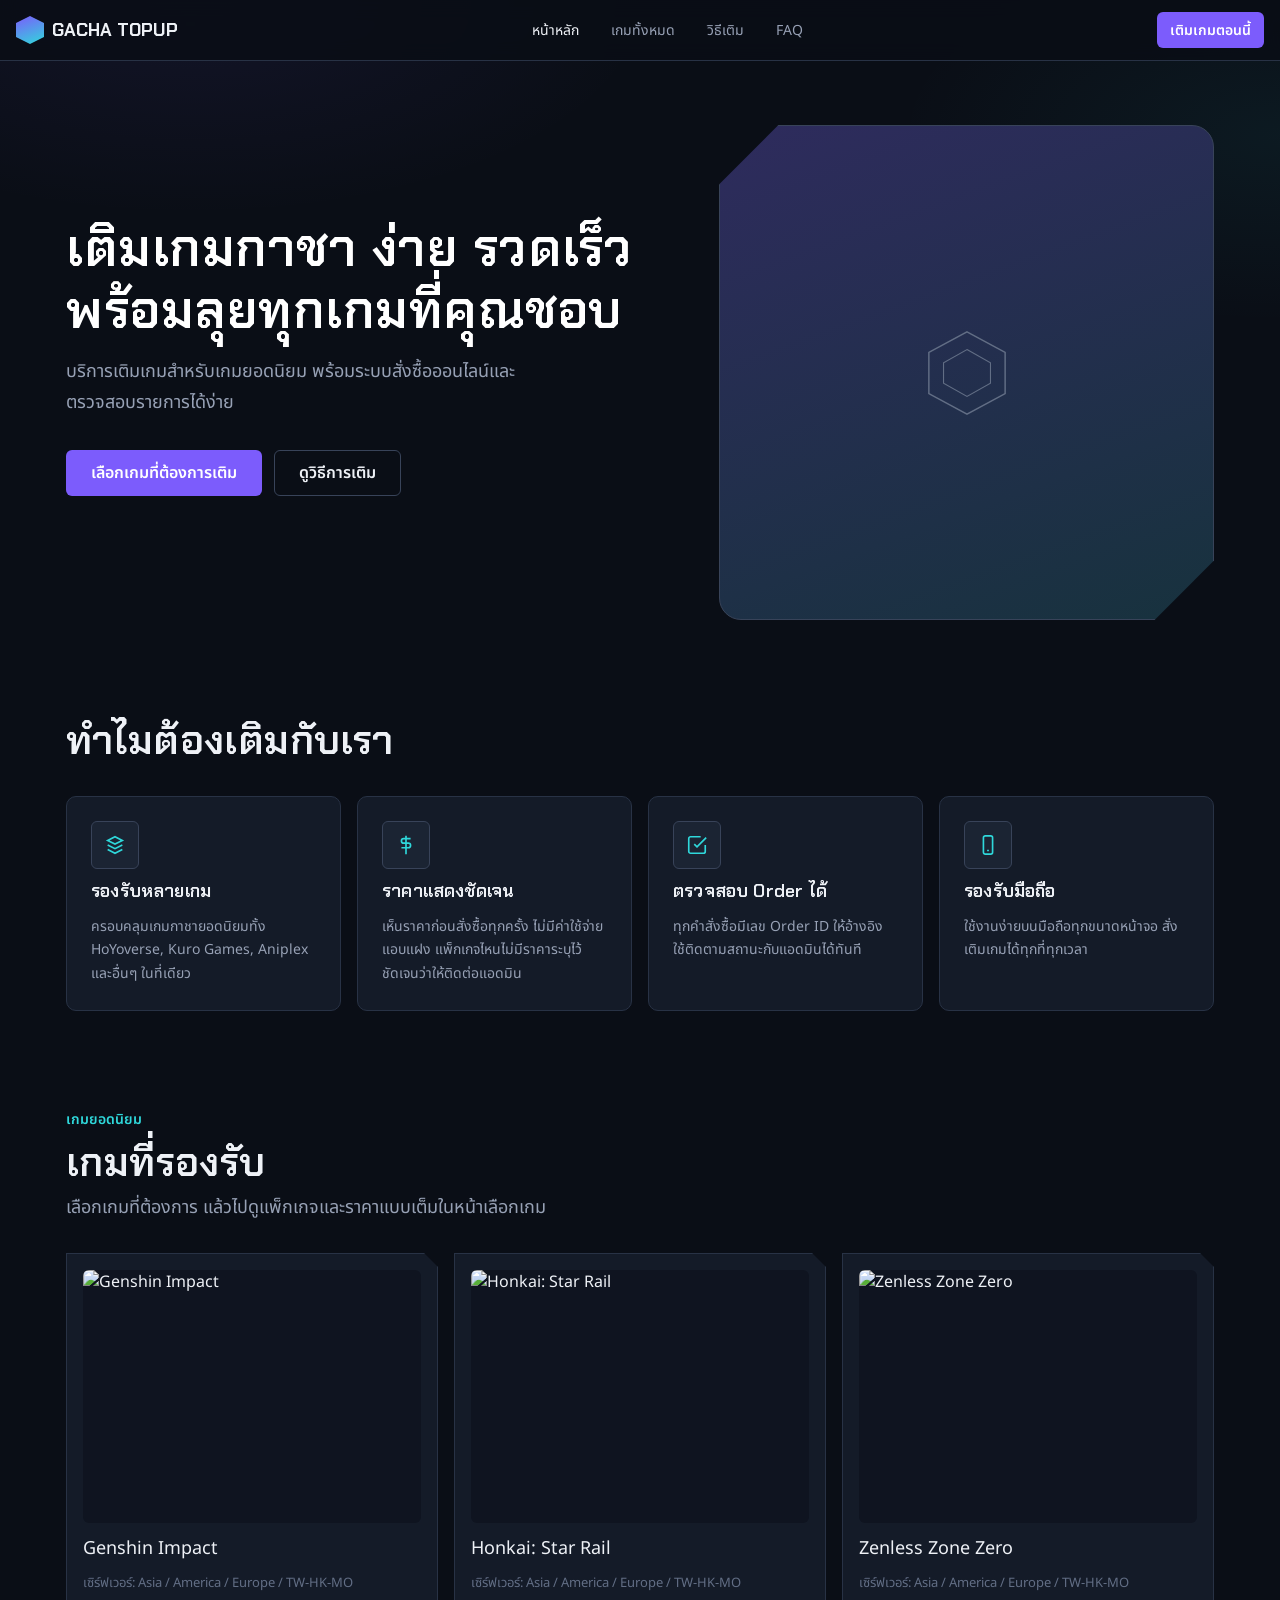
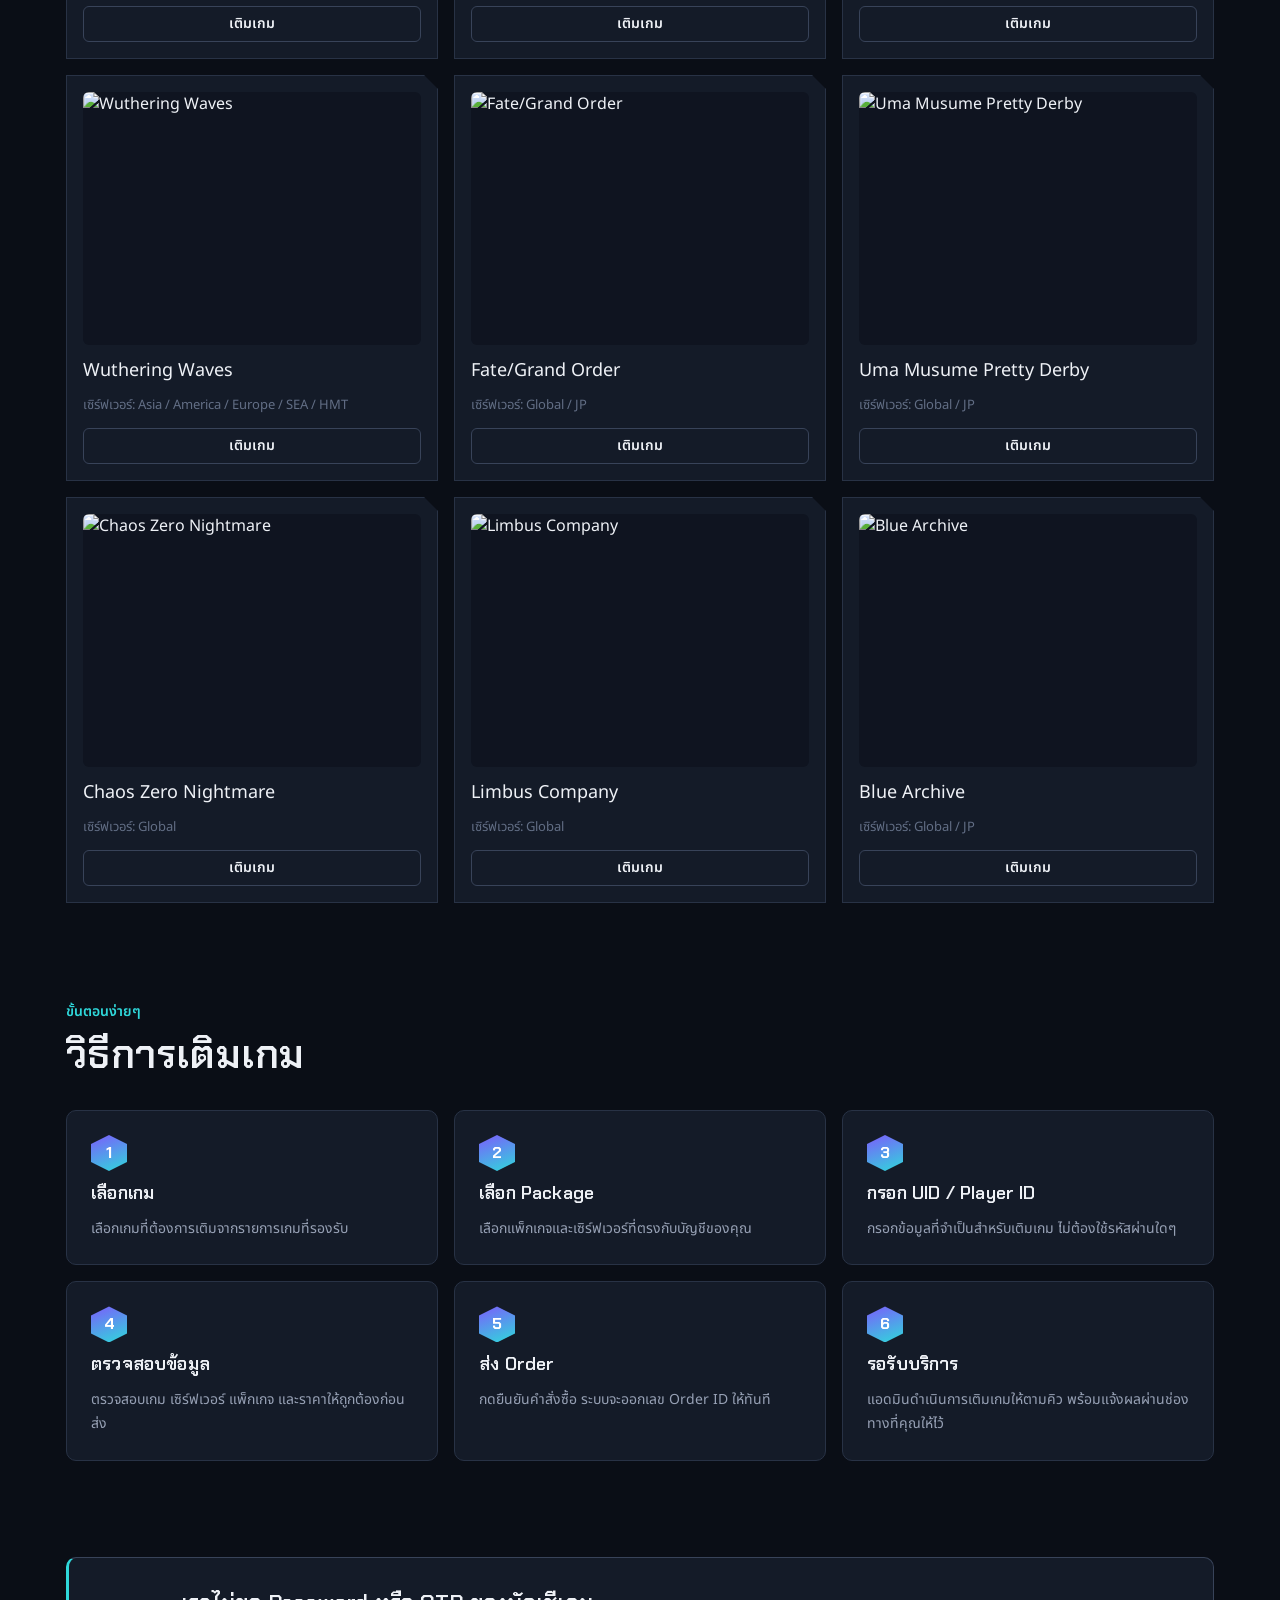
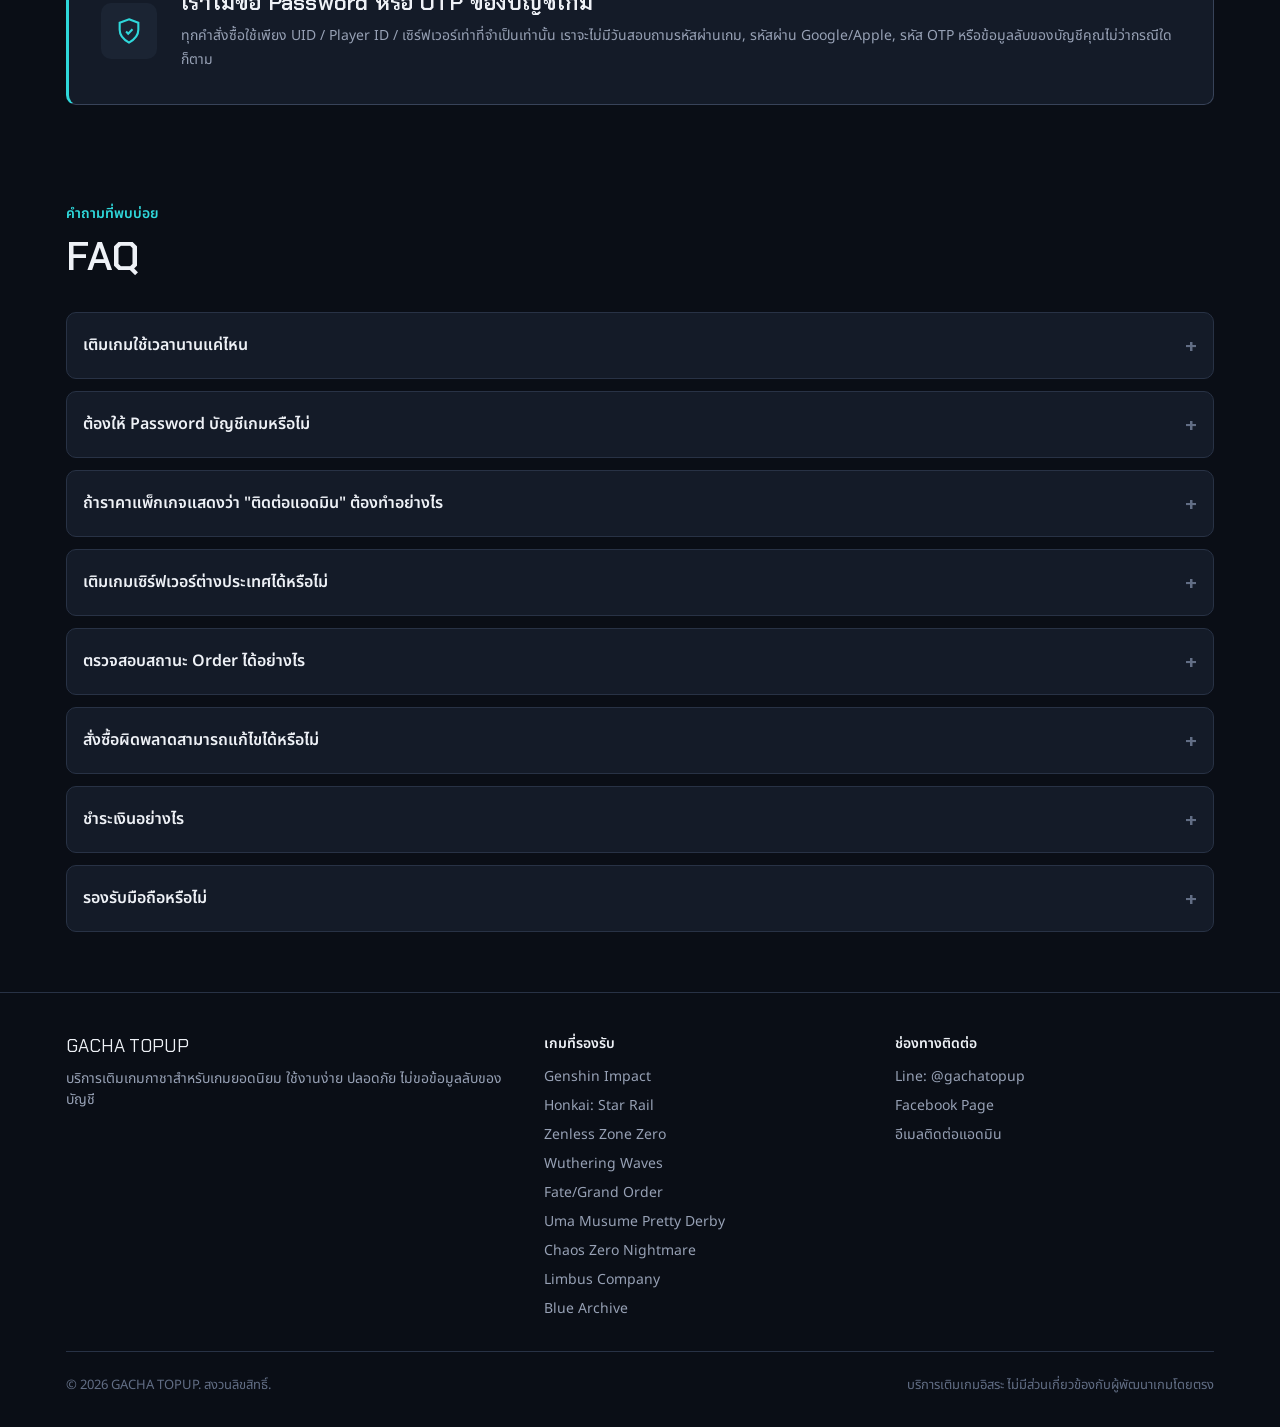
==== index.html @ 95945a7b "Add files via upload" ====
<!DOCTYPE html>
<html lang="th">
<head>
  <meta charset="UTF-8">
  <meta name="viewport" content="width=device-width, initial-scale=1.0">
  <title>GACHA TOPUP — เติมเกมกาชา ง่าย รวดเร็ว ปลอดภัย</title>
  <meta name="description" content="บริการเติมเกมกาชาสำหรับเกมยอดนิยม เลือกเกม เลือกแพ็กเกจ กรอก UID แล้วรอรับบริการ ตรวจสอบสถานะ Order ได้ทุกเมื่อ">
  <link rel="stylesheet" href="style.css">
</head>
<body>

  <!-- ============ Navigation ============ -->
  <header class="navbar">
    <a class="navbar__brand" href="index.html">
      <span class="navbar__brand-mark" aria-hidden="true"></span>
      GACHA TOPUP
    </a>

    <nav class="navbar__links" aria-label="เมนูหลัก">
      <a href="index.html" class="is-active">หน้าหลัก</a>
      <a href="games.html">เกมทั้งหมด</a>
      <a href="#how-it-works">วิธีเติม</a>
      <a href="#faq">FAQ</a>
    </nav>

    <div class="navbar__actions">
      <a href="games.html" class="btn btn-primary btn-sm navbar__cta">เติมเกมตอนนี้</a>
      <button
        type="button"
        id="navbar-toggle"
        class="navbar__toggle"
        aria-label="เปิดเมนู"
        aria-expanded="false"
        aria-controls="navbar-mobile-menu"
      >&#9776;</button>
    </div>
  </header>

  <nav id="navbar-mobile-menu" class="navbar__mobile-menu" aria-label="เมนูมือถือ">
    <a href="index.html" class="is-active">หน้าหลัก</a>
    <a href="games.html">เกมทั้งหมด</a>
    <a href="#how-it-works">วิธีเติม</a>
    <a href="#faq">FAQ</a>
    <a href="games.html" class="btn btn-primary btn-block">เติมเกมตอนนี้</a>
  </nav>

  <main>

    <!-- ============ Hero ============ -->
    <section class="hero">
      <div class="container hero__layout">
        <div>
          <h1 class="hero__title">เติมเกมกาชา ง่าย รวดเร็ว พร้อมลุยทุกเกมที่คุณชอบ</h1>
          <p class="hero__subtitle">บริการเติมเกมสำหรับเกมยอดนิยม พร้อมระบบสั่งซื้อออนไลน์และตรวจสอบรายการได้ง่าย</p>
          <div class="hero__actions">
            <a href="games.html" class="btn btn-primary">เลือกเกมที่ต้องการเติม</a>
            <a href="#how-it-works" class="btn btn-secondary">ดูวิธีการเติม</a>
          </div>
        </div>

        <div class="hero__art" aria-hidden="true">
          <svg viewBox="0 0 120 120" width="88" height="88" fill="none" xmlns="http://www.w3.org/2000/svg">
            <polygon points="60,4 112,32 112,88 60,116 8,88 8,32" stroke="currentColor" stroke-width="2"/>
            <polygon points="60,28 92,46 92,74 60,92 28,74 28,46" stroke="currentColor" stroke-width="1.5"/>
          </svg>
        </div>
      </div>
    </section>

    <!-- ============ Trust Section ============ -->
    <section class="section" id="trust">
      <div class="container">
        <div class="section-head">
          <h2>ทำไมต้องเติมกับเรา</h2>
        </div>
        <div class="grid grid--4col">
          <div class="panel feature-panel">
            <span class="icon-badge" aria-hidden="true">
              <svg viewBox="0 0 24 24" fill="none" stroke="currentColor" stroke-width="1.8"><path d="M4 7l8-4 8 4-8 4-8-4z"/><path d="M4 12l8 4 8-4"/><path d="M4 17l8 4 8-4"/></svg>
            </span>
            <h3>รองรับหลายเกม</h3>
            <p>ครอบคลุมเกมกาชายอดนิยมทั้ง HoYoverse, Kuro Games, Aniplex และอื่นๆ ในที่เดียว</p>
          </div>
          <div class="panel feature-panel">
            <span class="icon-badge" aria-hidden="true">
              <svg viewBox="0 0 24 24" fill="none" stroke="currentColor" stroke-width="1.8"><path d="M12 2v20M17 5H9.5a2.5 2.5 0 000 5h5a2.5 2.5 0 010 5H7"/></svg>
            </span>
            <h3>ราคาแสดงชัดเจน</h3>
            <p>เห็นราคาก่อนสั่งซื้อทุกครั้ง ไม่มีค่าใช้จ่ายแอบแฝง แพ็กเกจไหนไม่มีราคาระบุไว้ชัดเจนว่าให้ติดต่อแอดมิน</p>
          </div>
          <div class="panel feature-panel">
            <span class="icon-badge" aria-hidden="true">
              <svg viewBox="0 0 24 24" fill="none" stroke="currentColor" stroke-width="1.8"><path d="M9 11l3 3L22 4"/><path d="M21 12v7a2 2 0 01-2 2H5a2 2 0 01-2-2V5a2 2 0 012-2h11"/></svg>
            </span>
            <h3>ตรวจสอบ Order ได้</h3>
            <p>ทุกคำสั่งซื้อมีเลข Order ID ให้อ้างอิง ใช้ติดตามสถานะกับแอดมินได้ทันที</p>
          </div>
          <div class="panel feature-panel">
            <span class="icon-badge" aria-hidden="true">
              <svg viewBox="0 0 24 24" fill="none" stroke="currentColor" stroke-width="1.8"><rect x="7" y="2" width="10" height="20" rx="2"/><path d="M11 18h2"/></svg>
            </span>
            <h3>รองรับมือถือ</h3>
            <p>ใช้งานง่ายบนมือถือทุกขนาดหน้าจอ สั่งเติมเกมได้ทุกที่ทุกเวลา</p>
          </div>
        </div>
      </div>
    </section>

    <!-- ============ Game Section ============ -->
    <section class="section" id="games">
      <div class="container">
        <div class="section-head">
          <span class="eyebrow">เกมยอดนิยม</span>
          <h2>เกมที่รองรับ</h2>
          <p>เลือกเกมที่ต้องการ แล้วไปดูแพ็กเกจและราคาแบบเต็มในหน้าเลือกเกม</p>
        </div>

        <div class="grid grid--3col">

          <div class="game-card">
            <img class="game-card__image" src="images/genshin.jpg" alt="Genshin Impact" loading="lazy">
            <div class="game-card__title">Genshin Impact</div>
            <div class="game-card__meta">เซิร์ฟเวอร์: Asia / America / Europe / TW-HK-MO</div>
            <a href="games.html?game=genshin" class="btn btn-secondary btn-sm">เติมเกม</a>
          </div>

          <div class="game-card">
            <img class="game-card__image" src="images/honkai-star-rail.jpg" alt="Honkai: Star Rail" loading="lazy">
            <div class="game-card__title">Honkai: Star Rail</div>
            <div class="game-card__meta">เซิร์ฟเวอร์: Asia / America / Europe / TW-HK-MO</div>
            <a href="games.html?game=hsr" class="btn btn-secondary btn-sm">เติมเกม</a>
          </div>

          <div class="game-card">
            <img class="game-card__image" src="images/zenless-zone-zero.jpg" alt="Zenless Zone Zero" loading="lazy">
            <div class="game-card__title">Zenless Zone Zero</div>
            <div class="game-card__meta">เซิร์ฟเวอร์: Asia / America / Europe / TW-HK-MO</div>
            <a href="games.html?game=zzz" class="btn btn-secondary btn-sm">เติมเกม</a>
          </div>

          <div class="game-card">
            <img class="game-card__image" src="images/wuthering-waves.jpg" alt="Wuthering Waves" loading="lazy">
            <div class="game-card__title">Wuthering Waves</div>
            <div class="game-card__meta">เซิร์ฟเวอร์: Asia / America / Europe / SEA / HMT</div>
            <a href="games.html?game=wuwa" class="btn btn-secondary btn-sm">เติมเกม</a>
          </div>

          <div class="game-card">
            <img class="game-card__image" src="images/fate-go.jpg" alt="Fate/Grand Order" loading="lazy">
            <div class="game-card__title">Fate/Grand Order</div>
            <div class="game-card__meta">เซิร์ฟเวอร์: Global / JP</div>
            <a href="games.html?game=fgo" class="btn btn-secondary btn-sm">เติมเกม</a>
          </div>

          <div class="game-card">
            <img class="game-card__image" src="images/uma-musume.jpg" alt="Uma Musume Pretty Derby" loading="lazy">
            <div class="game-card__title">Uma Musume Pretty Derby</div>
            <div class="game-card__meta">เซิร์ฟเวอร์: Global / JP</div>
            <a href="games.html?game=umamusume" class="btn btn-secondary btn-sm">เติมเกม</a>
          </div>

          <div class="game-card">
            <img class="game-card__image" src="images/chaos-zero-nightmare.jpg" alt="Chaos Zero Nightmare" loading="lazy">
            <div class="game-card__title">Chaos Zero Nightmare</div>
            <div class="game-card__meta">เซิร์ฟเวอร์: Global</div>
            <a href="games.html?game=chaoszero" class="btn btn-secondary btn-sm">เติมเกม</a>
          </div>

          <div class="game-card">
            <img class="game-card__image" src="images/limbus-company.jpg" alt="Limbus Company" loading="lazy">
            <div class="game-card__title">Limbus Company</div>
            <div class="game-card__meta">เซิร์ฟเวอร์: Global</div>
            <a href="games.html?game=limbus" class="btn btn-secondary btn-sm">เติมเกม</a>
          </div>

          <div class="game-card">
            <img class="game-card__image" src="images/blue-archive.jpg" alt="Blue Archive" loading="lazy">
            <div class="game-card__title">Blue Archive</div>
            <div class="game-card__meta">เซิร์ฟเวอร์: Global / JP</div>
            <a href="games.html?game=bluearchive" class="btn btn-secondary btn-sm">เติมเกม</a>
          </div>

        </div>
      </div>
    </section>

    <!-- ============ How It Works ============ -->
    <section class="section" id="how-it-works">
      <div class="container">
        <div class="section-head">
          <span class="eyebrow">ขั้นตอนง่ายๆ</span>
          <h2>วิธีการเติมเกม</h2>
        </div>

        <ol class="grid grid--3col">
          <li class="panel step">
            <span class="step__index" aria-hidden="true">1</span>
            <h3>เลือกเกม</h3>
            <p>เลือกเกมที่ต้องการเติมจากรายการเกมที่รองรับ</p>
          </li>
          <li class="panel step">
            <span class="step__index" aria-hidden="true">2</span>
            <h3>เลือก Package</h3>
            <p>เลือกแพ็กเกจและเซิร์ฟเวอร์ที่ตรงกับบัญชีของคุณ</p>
          </li>
          <li class="panel step">
            <span class="step__index" aria-hidden="true">3</span>
            <h3>กรอก UID / Player ID</h3>
            <p>กรอกข้อมูลที่จำเป็นสำหรับเติมเกม ไม่ต้องใช้รหัสผ่านใดๆ</p>
          </li>
          <li class="panel step">
            <span class="step__index" aria-hidden="true">4</span>
            <h3>ตรวจสอบข้อมูล</h3>
            <p>ตรวจสอบเกม เซิร์ฟเวอร์ แพ็กเกจ และราคาให้ถูกต้องก่อนส่ง</p>
          </li>
          <li class="panel step">
            <span class="step__index" aria-hidden="true">5</span>
            <h3>ส่ง Order</h3>
            <p>กดยืนยันคำสั่งซื้อ ระบบจะออกเลข Order ID ให้ทันที</p>
          </li>
          <li class="panel step">
            <span class="step__index" aria-hidden="true">6</span>
            <h3>รอรับบริการ</h3>
            <p>แอดมินดำเนินการเติมเกมให้ตามคิว พร้อมแจ้งผลผ่านช่องทางที่คุณให้ไว้</p>
          </li>
        </ol>
      </div>
    </section>

    <!-- ============ Security ============ -->
    <section class="section" id="security">
      <div class="container">
        <div class="security-banner">
          <span class="security-banner__icon" aria-hidden="true">
            <svg viewBox="0 0 24 24" fill="none" stroke="currentColor" stroke-width="1.8"><path d="M12 2l8 3v6c0 5-3.5 8.5-8 11-4.5-2.5-8-6-8-11V5l8-3z"/><path d="M9.5 12.5l1.8 1.8L15 10.5"/></svg>
          </span>
          <div class="security-banner__text">
            <h3>เราไม่ขอ Password หรือ OTP ของบัญชีเกม</h3>
            <p>ทุกคำสั่งซื้อใช้เพียง UID / Player ID / เซิร์ฟเวอร์เท่าที่จำเป็นเท่านั้น เราจะไม่มีวันสอบถามรหัสผ่านเกม, รหัสผ่าน Google/Apple, รหัส OTP หรือข้อมูลลับของบัญชีคุณไม่ว่ากรณีใดก็ตาม</p>
          </div>
        </div>
      </div>
    </section>

    <!-- ============ FAQ ============ -->
    <section class="section" id="faq">
      <div class="container">
        <div class="section-head">
          <span class="eyebrow">คำถามที่พบบ่อย</span>
          <h2>FAQ</h2>
        </div>

        <div>
          <details class="faq-item">
            <summary>เติมเกมใช้เวลานานแค่ไหน</summary>
            <p>โดยทั่วไปคำสั่งซื้อจะดำเนินการภายในเวลาทำการของร้าน ระยะเวลาที่แน่นอนอาจแตกต่างกันไปตามคิวและช่วงเวลาที่สั่งซื้อ</p>
          </details>
          <details class="faq-item">
            <summary>ต้องให้ Password บัญชีเกมหรือไม่</summary>
            <p>ไม่ต้อง เราใช้เพียง UID / Player ID และเซิร์ฟเวอร์เท่านั้น ห้ามกรอก Password หรือ OTP ในแบบฟอร์มโดยเด็ดขาด</p>
          </details>
          <details class="faq-item">
            <summary>ถ้าราคาแพ็กเกจแสดงว่า "ติดต่อแอดมิน" ต้องทำอย่างไร</summary>
            <p>แพ็กเกจบางรายการยังไม่มีราคาระบุไว้ในระบบ กดปุ่ม "สอบถามราคา" เพื่อติดต่อแอดมินโดยตรงก่อนทำการสั่งซื้อ</p>
          </details>
          <details class="faq-item">
            <summary>เติมเกมเซิร์ฟเวอร์ต่างประเทศได้หรือไม่</summary>
            <p>ได้ ระบบรองรับหลายเซิร์ฟเวอร์ต่อเกม กรุณาเลือกเซิร์ฟเวอร์ให้ตรงกับบัญชีของคุณในหน้าเลือกแพ็กเกจ</p>
          </details>
          <details class="faq-item">
            <summary>ตรวจสอบสถานะ Order ได้อย่างไร</summary>
            <p>เก็บเลข Order ID ที่ได้รับหลังส่งคำสั่งซื้อไว้ แล้วแจ้งเลขนี้กับแอดมินเพื่อตรวจสอบสถานะ</p>
          </details>
          <details class="faq-item">
            <summary>สั่งซื้อผิดพลาดสามารถแก้ไขได้หรือไม่</summary>
            <p>กรุณาตรวจสอบข้อมูลให้ครบถ้วนก่อนกดส่ง Order หากพบข้อผิดพลาดหลังส่งแล้ว ให้ติดต่อแอดมินพร้อมแจ้ง Order ID โดยเร็วที่สุด</p>
          </details>
          <details class="faq-item">
            <summary>ชำระเงินอย่างไร</summary>
            <p>หลังส่ง Order แอดมินจะแจ้งช่องทางการชำระเงินให้ผ่านช่องทางติดต่อที่คุณระบุไว้ในแบบฟอร์ม</p>
          </details>
          <details class="faq-item">
            <summary>รองรับมือถือหรือไม่</summary>
            <p>รองรับ เว็บไซต์ออกแบบมาให้ใช้งานได้ดีทั้งบนมือถือและคอมพิวเตอร์</p>
          </details>
        </div>
      </div>
    </section>

  </main>

  <!-- ============ Footer ============ -->
  <footer class="footer">
    <div class="container">
      <div class="footer__grid">
        <div>
          <div class="footer__brand">GACHA TOPUP</div>
          <p>บริการเติมเกมกาชาสำหรับเกมยอดนิยม ใช้งานง่าย ปลอดภัย ไม่ขอข้อมูลลับของบัญชี</p>
        </div>
        <div>
          <div class="footer__heading">เกมที่รองรับ</div>
          <div class="footer__links">
            <a href="games.html?game=genshin">Genshin Impact</a>
            <a href="games.html?game=hsr">Honkai: Star Rail</a>
            <a href="games.html?game=zzz">Zenless Zone Zero</a>
            <a href="games.html?game=wuwa">Wuthering Waves</a>
            <a href="games.html?game=fgo">Fate/Grand Order</a>
            <a href="games.html?game=umamusume">Uma Musume Pretty Derby</a>
            <a href="games.html?game=chaoszero">Chaos Zero Nightmare</a>
            <a href="games.html?game=limbus">Limbus Company</a>
            <a href="games.html?game=bluearchive">Blue Archive</a>
          </div>
        </div>
        <div>
          <div class="footer__heading">ช่องทางติดต่อ</div>
          <div class="footer__links">
            <a href="#">Line: @gachatopup</a>
            <a href="#">Facebook Page</a>
            <a href="#">อีเมลติดต่อแอดมิน</a>
          </div>
        </div>
      </div>
      <div class="footer__bottom">
        <span>&copy; 2026 GACHA TOPUP. สงวนลิขสิทธิ์.</span>
        <span>บริการเติมเกมอิสระ ไม่มีส่วนเกี่ยวข้องกับผู้พัฒนาเกมโดยตรง</span>
      </div>
    </div>
  </footer>

  <script src="script.js"></script>
</body>
</html>
---- style.css ----
/* =====================================================================
   ร้านเติมเกมกาชา — Design System (style.css)
   Vanilla CSS เท่านั้น ไม่มี framework ภายนอก
   Mobile-first, Dark Navy/Charcoal + Purple/Cyan/Gold accent
   ===================================================================== */

/* ---------------------------------------------------------------------
   0. Fonts
   หัวเรื่องใช้ Chakra Petch (โทนเทคโนโลยี/เกม รองรับภาษาไทย)
   เนื้อหาใช้ Noto Sans Thai (อ่านง่าย รองรับภาษาไทยเต็มรูปแบบ)
   หากไม่มีอินเทอร์เน็ต/โหลดฟอนต์ไม่ได้ จะ fallback ไปฟอนต์ระบบอัตโนมัติ
   --------------------------------------------------------------------- */
@import url('https://fonts.googleapis.com/css2?family=Chakra+Petch:wght@500;600;700&family=Noto+Sans+Thai:wght@400;500;600;700&display=swap');

/* ---------------------------------------------------------------------
   1. CSS Variables — Design Tokens
   --------------------------------------------------------------------- */
:root {
  /* -- Base palette: dark navy / charcoal / black / white / soft gray -- */
  --color-bg: #0a0e16;
  --color-bg-elevated: #0f1420;
  --color-surface: #141b28;
  --color-surface-alt: #1b2433;
  --color-surface-hover: #212c3e;
  --color-border: #283245;
  --color-border-strong: #384359;

  --color-text: #eef1f6;
  --color-text-muted: #97a1b5;
  --color-text-faint: #626e85;
  --color-black: #05070c;
  --color-white: #ffffff;

  /* -- Accent: purple / cyan / blue / gold (ใช้ทีละจุด ไม่ใช้ gradient พร่ำเพรื่อ) -- */
  --color-purple: #7c5cfc;
  --color-purple-dim: #5a41b8;
  --color-cyan: #2fd8db;
  --color-cyan-dim: #1f9ea0;
  --color-blue: #4c7eff;
  --color-gold: #d8a84e;

  /* -- Semantic -- */
  --color-success: #3ddc84;
  --color-success-bg: rgba(61, 220, 132, 0.12);
  --color-warning: #f2b84b;
  --color-warning-bg: rgba(242, 184, 75, 0.12);
  --color-error: #ff5c6c;
  --color-error-bg: rgba(255, 92, 108, 0.12);
  --color-info: #4c7eff;
  --color-info-bg: rgba(76, 126, 255, 0.12);

  /* -- Typography -- */
  --font-display: 'Chakra Petch', 'Noto Sans Thai', 'Segoe UI', sans-serif;
  --font-body: 'Noto Sans Thai', 'Inter', 'Segoe UI', -apple-system, sans-serif;

  --fs-xs: clamp(0.75rem, 0.72rem + 0.15vw, 0.8125rem);
  --fs-sm: clamp(0.8125rem, 0.78rem + 0.18vw, 0.875rem);
  --fs-base: clamp(0.9375rem, 0.9rem + 0.2vw, 1rem);
  --fs-md: clamp(1.05rem, 1rem + 0.3vw, 1.125rem);
  --fs-lg: clamp(1.2rem, 1.1rem + 0.5vw, 1.375rem);
  --fs-xl: clamp(1.5rem, 1.3rem + 0.9vw, 1.875rem);
  --fs-2xl: clamp(1.9rem, 1.6rem + 1.4vw, 2.5rem);
  --fs-3xl: clamp(2.3rem, 1.9rem + 2vw, 3.25rem);

  --lh-tight: 1.2;
  --lh-normal: 1.5;
  --lh-relaxed: 1.7;

  /* -- Spacing scale -- */
  --space-1: 0.25rem;
  --space-2: 0.5rem;
  --space-3: 0.75rem;
  --space-4: 1rem;
  --space-5: 1.5rem;
  --space-6: 2rem;
  --space-7: 2.5rem;
  --space-8: 3rem;
  --space-9: 4rem;
  --space-10: 5.5rem;

  /* -- Layout -- */
  --container-max: 1180px;
  --container-pad: var(--space-4);

  /* -- Radius & cut-corner motif --
     การ์ดในเว็บนี้ตัดมุมบนขวาแบบเพชร/gem แทนการมนโค้งแบบ SaaS ทั่วไป
     เพื่อสื่อถึง "หินมีค่า / currency เกม" อย่างมีเอกลักษณ์ */
  --radius-sm: 6px;
  --radius-md: 10px;
  --cut-sm: 14px;
  --cut-md: 22px;

  /* -- Shadow (ใช้เบามาก เน้น glow แทนเงาทึบ) -- */
  --shadow-sm: 0 1px 2px rgba(0, 0, 0, 0.4);
  --shadow-md: 0 8px 24px rgba(0, 0, 0, 0.35);
  --glow-purple: 0 0 0 1px rgba(124, 92, 252, 0.35), 0 0 24px rgba(124, 92, 252, 0.18);
  --glow-cyan: 0 0 0 1px rgba(47, 216, 219, 0.35), 0 0 24px rgba(47, 216, 219, 0.16);

  /* -- Motion -- */
  --ease: cubic-bezier(0.4, 0, 0.2, 1);
  --duration-fast: 120ms;
  --duration-base: 200ms;
}

/* ---------------------------------------------------------------------
   2. Reset & Base
   --------------------------------------------------------------------- */
*,
*::before,
*::after {
  box-sizing: border-box;
}

html {
  -webkit-text-size-adjust: 100%;
  scroll-behavior: smooth;
}

@media (prefers-reduced-motion: reduce) {
  html {
    scroll-behavior: auto;
  }
  *,
  *::before,
  *::after {
    animation-duration: 0.001ms !important;
    animation-iteration-count: 1 !important;
    transition-duration: 0.001ms !important;
  }
}

body {
  margin: 0;
  min-height: 100dvh;
  background-color: var(--color-bg);
  background-image:
    radial-gradient(ellipse 60% 40% at 15% 0%, rgba(124, 92, 252, 0.08), transparent 60%),
    radial-gradient(ellipse 50% 35% at 100% 15%, rgba(47, 216, 219, 0.06), transparent 60%);
  background-attachment: fixed;
  color: var(--color-text);
  font-family: var(--font-body);
  font-size: var(--fs-base);
  line-height: var(--lh-normal);
  -webkit-font-smoothing: antialiased;
}

img {
  max-width: 100%;
  display: block;
}

a {
  color: inherit;
  text-decoration: none;
}

button {
  font-family: inherit;
  cursor: pointer;
}

ul,
ol {
  padding: 0;
  margin: 0;
  list-style: none;
}

h1, h2, h3, h4, h5, h6 {
  margin: 0;
  font-family: var(--font-display);
  font-weight: 600;
  line-height: var(--lh-tight);
  letter-spacing: 0.01em;
}

p {
  margin: 0;
}

/* Visible keyboard focus ทุก interactive element */
a:focus-visible,
button:focus-visible,
input:focus-visible,
select:focus-visible,
textarea:focus-visible,
[tabindex]:focus-visible {
  outline: 2px solid var(--color-cyan);
  outline-offset: 2px;
  border-radius: var(--radius-sm);
}

::selection {
  background: var(--color-purple);
  color: var(--color-white);
}

/* ---------------------------------------------------------------------
   3. Layout / Container
   --------------------------------------------------------------------- */
.container {
  width: 100%;
  max-width: var(--container-max);
  margin-inline: auto;
  padding-inline: var(--container-pad);
}

/* คอนเทนเนอร์แคบ ใช้กับฟอร์มเดี่ยว เช่น order.html */
.container--narrow {
  max-width: 640px;
}

.section {
  padding-block: var(--space-8);
}

.section--flush-top {
  padding-top: 0;
}

.section-head {
  margin-bottom: var(--space-6);
  max-width: 640px;
}

.section-head .eyebrow {
  display: inline-block;
  font-size: var(--fs-sm);
  color: var(--color-cyan);
  font-weight: 600;
  margin-bottom: var(--space-2);
}

.section-head h2 {
  font-size: var(--fs-2xl);
  margin-bottom: var(--space-2);
}

.section-head p {
  color: var(--color-text-muted);
  font-size: var(--fs-md);
}

.grid {
  display: grid;
  gap: var(--space-4);
  grid-template-columns: 1fr;
}

@media (min-width: 640px) {
  .grid--2col { grid-template-columns: repeat(2, 1fr); }
}

@media (min-width: 900px) {
  .grid--3col { grid-template-columns: repeat(3, 1fr); }
  .grid--4col { grid-template-columns: repeat(4, 1fr); }
  .grid--5col { grid-template-columns: repeat(5, 1fr); }
}

/* ---------------------------------------------------------------------
   4. Navigation
   --------------------------------------------------------------------- */
.navbar {
  position: sticky;
  top: 0;
  z-index: 100;
  display: flex;
  align-items: center;
  justify-content: space-between;
  gap: var(--space-4);
  padding: var(--space-3) var(--container-pad);
  background: rgba(10, 14, 22, 0.85);
  backdrop-filter: blur(10px);
  -webkit-backdrop-filter: blur(10px);
  border-bottom: 1px solid var(--color-border);
}

.navbar__brand {
  display: flex;
  align-items: center;
  gap: var(--space-2);
  font-family: var(--font-display);
  font-size: var(--fs-md);
  font-weight: 700;
  color: var(--color-text);
}

.navbar__brand-mark {
  width: 28px;
  height: 28px;
  background: linear-gradient(160deg, var(--color-purple), var(--color-cyan));
  clip-path: polygon(50% 0%, 100% 25%, 100% 75%, 50% 100%, 0% 75%, 0% 25%);
}

.navbar__links {
  display: none;
  align-items: center;
  gap: var(--space-6);
  font-size: var(--fs-sm);
  color: var(--color-text-muted);
}

.navbar__links a {
  transition: color var(--duration-fast) var(--ease);
}

.navbar__links a:hover,
.navbar__links a.is-active {
  color: var(--color-text);
}

@media (min-width: 860px) {
  .navbar__links {
    display: flex;
  }
}

.navbar__actions {
  display: flex;
  align-items: center;
  gap: var(--space-3);
}

.navbar__toggle {
  display: inline-flex;
  align-items: center;
  justify-content: center;
  width: 40px;
  height: 40px;
  border: 1px solid var(--color-border);
  border-radius: var(--radius-sm);
  background: var(--color-surface);
  color: var(--color-text);
  font-size: 1.15rem;
  line-height: 1;
}

/* CTA ในแถบ navbar หลัก ซ่อนไว้บนมือถือ (ป้องกัน brand + CTA + toggle ล้นแนวนอน)
   ผู้ใช้ยังกดเข้าถึง CTA เดิมได้ผ่านเมนูมือถือ (.navbar__mobile-menu) */
.navbar__cta {
  display: none;
}

@media (min-width: 860px) {
  .navbar__toggle {
    display: none;
  }

  .navbar__cta {
    display: inline-flex;
  }
}

.navbar__mobile-menu {
  display: none;
  flex-direction: column;
  gap: var(--space-1);
  padding: var(--space-3) var(--container-pad) var(--space-4);
  background: var(--color-bg-elevated);
  border-bottom: 1px solid var(--color-border);
}

.navbar__mobile-menu.is-open {
  display: flex;
}

.navbar__mobile-menu a {
  padding: var(--space-3) var(--space-2);
  border-radius: var(--radius-sm);
  color: var(--color-text-muted);
  font-size: var(--fs-md);
}

.navbar__mobile-menu a:hover {
  background: var(--color-surface);
  color: var(--color-text);
}

/* ---------------------------------------------------------------------
   5. Hero
   --------------------------------------------------------------------- */
.hero {
  position: relative;
  padding-block: var(--space-9) var(--space-8);
  overflow: hidden;
}

.hero__layout {
  display: grid;
  gap: var(--space-6);
  align-items: center;
}

@media (min-width: 900px) {
  .hero__layout {
    grid-template-columns: 1.1fr 0.9fr;
    gap: var(--space-8);
  }
}

.hero__title {
  font-size: var(--fs-3xl);
  color: var(--color-white);
  margin-bottom: var(--space-4);
}

.hero__title .accent {
  color: var(--color-cyan);
}

.hero__subtitle {
  font-size: var(--fs-md);
  color: var(--color-text-muted);
  max-width: 46ch;
  margin-bottom: var(--space-6);
  line-height: var(--lh-relaxed);
}

.hero__actions {
  display: flex;
  flex-wrap: wrap;
  gap: var(--space-3);
  margin-bottom: var(--space-6);
}

.hero__trust {
  display: flex;
  flex-wrap: wrap;
  gap: var(--space-5);
}

.hero__trust-item {
  display: flex;
  align-items: center;
  gap: var(--space-2);
  font-size: var(--fs-sm);
  color: var(--color-text-muted);
}

.hero__trust-item strong {
  color: var(--color-text);
  font-family: var(--font-display);
  font-size: var(--fs-lg);
}

.hero__art {
  position: relative;
  aspect-ratio: 1 / 1;
  border-radius: var(--cut-md);
  clip-path: polygon(12% 0%, 100% 0%, 100% 88%, 88% 100%, 0% 100%, 0% 12%);
  background:
    linear-gradient(160deg, rgba(124, 92, 252, 0.25), rgba(47, 216, 219, 0.12)),
    var(--color-surface);
  border: 1px solid var(--color-border-strong);
  display: grid;
  place-items: center;
  color: var(--color-text-faint);
  font-family: var(--font-display);
}

/* ---------------------------------------------------------------------
   6. Game Cards
   --------------------------------------------------------------------- */
.game-card {
  position: relative;
  background: var(--color-surface);
  border: 1px solid var(--color-border);
  clip-path: polygon(0 0, calc(100% - var(--cut-sm)) 0, 100% var(--cut-sm), 100% 100%, 0 100%);
  padding: var(--space-4);
  display: flex;
  flex-direction: column;
  gap: var(--space-3);
  transition: transform var(--duration-base) var(--ease),
              border-color var(--duration-base) var(--ease),
              box-shadow var(--duration-base) var(--ease);
}

.game-card__image {
  width: 100%;
  aspect-ratio: 4 / 3;
  object-fit: cover;
  border-radius: var(--radius-sm);
  background: var(--color-bg-elevated);
}

.game-card__title {
  font-size: var(--fs-md);
  color: var(--color-text);
}

.game-card__meta {
  font-size: var(--fs-xs);
  color: var(--color-text-faint);
  text-transform: none;
}

.game-card__cta {
  margin-top: auto;
  display: inline-flex;
  align-items: center;
  gap: var(--space-1);
  font-size: var(--fs-sm);
  color: var(--color-cyan);
  font-weight: 600;
}

@media (hover: hover) {
  .game-card:hover {
    transform: translateY(-4px);
    border-color: var(--color-purple-dim);
    box-shadow: var(--glow-purple);
  }
}

/* ---------------------------------------------------------------------
   7. Package Cards
   --------------------------------------------------------------------- */
.package-card {
  position: relative;
  background: var(--color-surface);
  border: 1px solid var(--color-border);
  border-radius: var(--radius-md);
  padding: var(--space-4);
  display: flex;
  align-items: center;
  gap: var(--space-4);
  transition: border-color var(--duration-base) var(--ease),
              background var(--duration-base) var(--ease);
  min-height: 64px;
}

.package-card__icon {
  flex-shrink: 0;
  width: 44px;
  height: 44px;
  clip-path: polygon(50% 0%, 100% 25%, 100% 75%, 50% 100%, 0% 75%, 0% 25%);
  background: linear-gradient(160deg, var(--color-purple), var(--color-cyan));
}

.package-card__body {
  flex: 1;
  min-width: 0;
}

.package-card__name {
  font-size: var(--fs-base);
  color: var(--color-text);
  font-weight: 600;
}

.package-card__server {
  font-size: var(--fs-xs);
  color: var(--color-text-faint);
}

.package-card__price {
  font-family: var(--font-display);
  font-size: var(--fs-lg);
  color: var(--color-gold);
  white-space: nowrap;
}

.package-card__price--contact {
  font-family: var(--font-body);
  font-size: var(--fs-sm);
  color: var(--color-text-muted);
}

.package-card.is-selected {
  border-color: var(--color-cyan);
  background: var(--color-surface-alt);
  box-shadow: var(--glow-cyan);
}

.package-card--subscription .package-card__icon {
  background: linear-gradient(160deg, var(--color-gold), var(--color-purple));
}

@media (hover: hover) {
  .package-card:hover {
    border-color: var(--color-border-strong);
    background: var(--color-surface-alt);
  }
}

/* ---------------------------------------------------------------------
   8. Buttons
   --------------------------------------------------------------------- */
.btn {
  display: inline-flex;
  align-items: center;
  justify-content: center;
  gap: var(--space-2);
  min-height: 46px;
  padding: 0 var(--space-5);
  font-size: var(--fs-base);
  font-weight: 600;
  font-family: var(--font-body);
  border-radius: var(--radius-sm);
  border: 1px solid transparent;
  transition: background var(--duration-fast) var(--ease),
              border-color var(--duration-fast) var(--ease),
              transform var(--duration-fast) var(--ease),
              box-shadow var(--duration-fast) var(--ease);
  touch-action: manipulation;
  -webkit-tap-highlight-color: transparent;
}

.btn:active {
  transform: scale(0.98);
}

.btn-primary {
  background: var(--color-purple);
  color: var(--color-white);
}

.btn-primary:hover {
  background: #8c6dff;
  box-shadow: var(--glow-purple);
}

.btn-secondary {
  background: transparent;
  color: var(--color-text);
  border-color: var(--color-border-strong);
}

.btn-secondary:hover {
  background: var(--color-surface-alt);
  border-color: var(--color-cyan);
}

.btn-ghost {
  background: transparent;
  color: var(--color-text-muted);
}

.btn-ghost:hover {
  color: var(--color-text);
  background: var(--color-surface);
}

.btn-danger {
  background: transparent;
  color: var(--color-error);
  border-color: rgba(255, 92, 108, 0.35);
}

.btn-danger:hover {
  background: var(--color-error-bg);
}

.btn:disabled,
.btn.is-disabled {
  opacity: 0.5;
  cursor: not-allowed;
  transform: none !important;
  box-shadow: none !important;
}

.btn-block {
  width: 100%;
}

.btn-sm {
  min-height: 36px;
  padding: 0 var(--space-3);
  font-size: var(--fs-sm);
}

/* ---------------------------------------------------------------------
   9. Forms
   --------------------------------------------------------------------- */
.field {
  display: flex;
  flex-direction: column;
  gap: var(--space-2);
  margin-bottom: var(--space-4);
}

.field label {
  font-size: var(--fs-sm);
  font-weight: 600;
  color: var(--color-text);
}

.field .hint {
  font-size: var(--fs-xs);
  color: var(--color-text-faint);
}

.input,
.select,
.textarea {
  width: 100%;
  min-height: 46px;
  padding: var(--space-3) var(--space-4);
  background: var(--color-surface);
  border: 1px solid var(--color-border-strong);
  border-radius: var(--radius-sm);
  color: var(--color-text);
  font-family: var(--font-body);
  font-size: var(--fs-base);
  transition: border-color var(--duration-fast) var(--ease),
              box-shadow var(--duration-fast) var(--ease);
}

.textarea {
  min-height: 96px;
  resize: vertical;
}

.input::placeholder,
.textarea::placeholder {
  color: var(--color-text-faint);
}

.input:focus,
.select:focus,
.textarea:focus {
  outline: none;
  border-color: var(--color-cyan);
  box-shadow: 0 0 0 3px rgba(47, 216, 219, 0.15);
}

.input.is-invalid,
.select.is-invalid,
.textarea.is-invalid {
  border-color: var(--color-error);
  box-shadow: 0 0 0 3px rgba(255, 92, 108, 0.12);
}

.field-error {
  display: none;
  align-items: center;
  gap: var(--space-1);
  font-size: var(--fs-xs);
  color: var(--color-error);
}

.field-error.is-visible {
  display: flex;
}

.checkbox-row {
  display: flex;
  align-items: flex-start;
  gap: var(--space-2);
  font-size: var(--fs-sm);
  color: var(--color-text-muted);
}

.checkbox-row input[type="checkbox"] {
  margin-top: 3px;
  width: 18px;
  height: 18px;
  accent-color: var(--color-purple);
  flex-shrink: 0;
}

fieldset {
  border: 1px solid var(--color-border);
  border-radius: var(--radius-md);
  padding: var(--space-4);
  margin: 0 0 var(--space-4);
}

legend {
  padding: 0 var(--space-2);
  font-size: var(--fs-sm);
  font-weight: 600;
  color: var(--color-cyan);
}

/* ---------------------------------------------------------------------
   10. Card / Panel (สรุป order, กล่องทั่วไป)
   --------------------------------------------------------------------- */
.panel {
  background: var(--color-surface);
  border: 1px solid var(--color-border);
  border-radius: var(--radius-md);
  padding: var(--space-5);
}

.summary-row {
  display: flex;
  justify-content: space-between;
  gap: var(--space-3);
  padding: var(--space-2) 0;
  border-bottom: 1px solid var(--color-border);
  font-size: var(--fs-sm);
}

.summary-row:last-child {
  border-bottom: none;
}

.summary-row dt {
  color: var(--color-text-muted);
}

.summary-row dd {
  margin: 0;
  color: var(--color-text);
  font-weight: 600;
  text-align: right;
}

.summary-row--total dd {
  color: var(--color-gold);
  font-family: var(--font-display);
  font-size: var(--fs-lg);
}

/* ---------------------------------------------------------------------
   11. Tables (Admin)
   --------------------------------------------------------------------- */
.table-wrap {
  width: 100%;
  overflow-x: auto;
  border: 1px solid var(--color-border);
  border-radius: var(--radius-md);
}

table {
  width: 100%;
  border-collapse: collapse;
  font-size: var(--fs-sm);
  min-width: 720px;
}

thead th {
  text-align: left;
  padding: var(--space-3) var(--space-4);
  background: var(--color-bg-elevated);
  color: var(--color-text-muted);
  font-weight: 600;
  font-size: var(--fs-xs);
  border-bottom: 1px solid var(--color-border);
  white-space: nowrap;
}

tbody td {
  padding: var(--space-3) var(--space-4);
  border-bottom: 1px solid var(--color-border);
  color: var(--color-text);
  vertical-align: middle;
}

tbody tr:last-child td {
  border-bottom: none;
}

tbody tr {
  transition: background var(--duration-fast) var(--ease);
}

tbody tr:hover {
  background: var(--color-surface-alt);
}

/* ---------------------------------------------------------------------
   12. Status Badges
   --------------------------------------------------------------------- */
.badge {
  display: inline-flex;
  align-items: center;
  gap: var(--space-1);
  padding: var(--space-1) var(--space-3);
  border-radius: 999px;
  font-size: var(--fs-xs);
  font-weight: 600;
  white-space: nowrap;
}

.badge::before {
  content: "";
  width: 6px;
  height: 6px;
  border-radius: 50%;
  background: currentColor;
}

.badge-pending {
  background: var(--color-warning-bg);
  color: var(--color-warning);
}

.badge-processing {
  background: var(--color-info-bg);
  color: var(--color-info);
}

.badge-problem {
  background: var(--color-error-bg);
  color: var(--color-error);
}

.badge-paid {
  background: var(--color-info-bg);
  color: var(--color-info);
}

.badge-completed {
  background: var(--color-success-bg);
  color: var(--color-success);
}

.badge-cancelled {
  background: var(--color-error-bg);
  color: var(--color-error);
}

.badge-contact {
  background: rgba(216, 168, 78, 0.14);
  color: var(--color-gold);
}

/* ---------------------------------------------------------------------
   13. Alerts / Error & Success States
   --------------------------------------------------------------------- */
.alert {
  display: flex;
  align-items: flex-start;
  gap: var(--space-3);
  padding: var(--space-4);
  border-radius: var(--radius-md);
  border: 1px solid transparent;
  font-size: var(--fs-sm);
  margin-bottom: var(--space-4);
}

.alert-error {
  background: var(--color-error-bg);
  border-color: rgba(255, 92, 108, 0.3);
  color: var(--color-error);
}

.alert-success {
  background: var(--color-success-bg);
  border-color: rgba(61, 220, 132, 0.3);
  color: var(--color-success);
}

.alert-info {
  background: var(--color-info-bg);
  border-color: rgba(76, 126, 255, 0.3);
  color: var(--color-blue);
}

.alert-warning {
  background: var(--color-warning-bg);
  border-color: rgba(242, 184, 75, 0.3);
  color: var(--color-warning);
}

/* ---------------------------------------------------------------------
   14. Loading State
   --------------------------------------------------------------------- */
.spinner {
  width: 22px;
  height: 22px;
  border: 3px solid var(--color-border-strong);
  border-top-color: var(--color-cyan);
  border-radius: 50%;
  animation: spin 0.8s linear infinite;
}

@keyframes spin {
  to { transform: rotate(360deg); }
}

.skeleton {
  position: relative;
  overflow: hidden;
  background: var(--color-surface-alt);
  border-radius: var(--radius-sm);
}

.skeleton::after {
  content: "";
  position: absolute;
  inset: 0;
  transform: translateX(-100%);
  background: linear-gradient(90deg, transparent, rgba(255, 255, 255, 0.06), transparent);
  animation: shimmer 1.6s infinite;
}

@keyframes shimmer {
  100% { transform: translateX(100%); }
}

.loading-row {
  display: flex;
  align-items: center;
  gap: var(--space-3);
  padding: var(--space-6);
  justify-content: center;
  color: var(--color-text-muted);
  font-size: var(--fs-sm);
}

/* ---------------------------------------------------------------------
   15. Modal
   --------------------------------------------------------------------- */
.modal-overlay {
  position: fixed;
  inset: 0;
  background: rgba(5, 7, 12, 0.7);
  backdrop-filter: blur(4px);
  display: none;
  align-items: flex-end;
  justify-content: center;
  padding: 0;
  z-index: 200;
}

.modal-overlay.is-open {
  display: flex;
}

@media (min-width: 640px) {
  .modal-overlay {
    align-items: center;
    padding: var(--space-4);
  }
}

.modal {
  width: 100%;
  max-width: 480px;
  max-height: 88dvh;
  overflow-y: auto;
  background: var(--color-surface);
  border: 1px solid var(--color-border-strong);
  border-top: 1px solid var(--color-border-strong);
  border-radius: var(--radius-md) var(--radius-md) 0 0;
  padding: var(--space-5);
}

@media (min-width: 640px) {
  .modal {
    border-radius: var(--radius-md);
  }
}

.modal__head {
  display: flex;
  align-items: center;
  justify-content: space-between;
  margin-bottom: var(--space-4);
}

.modal__title {
  font-size: var(--fs-lg);
  color: var(--color-text);
}

.modal__close {
  width: 32px;
  height: 32px;
  display: inline-flex;
  align-items: center;
  justify-content: center;
  border-radius: 50%;
  color: var(--color-text-muted);
  background: var(--color-surface-alt);
}

.modal__close:hover {
  color: var(--color-text);
}

/* ---------------------------------------------------------------------
   16. Footer
   --------------------------------------------------------------------- */
.footer {
  border-top: 1px solid var(--color-border);
  padding-block: var(--space-7) var(--space-6);
  color: var(--color-text-muted);
  font-size: var(--fs-sm);
}

.footer__grid {
  display: grid;
  gap: var(--space-6);
  margin-bottom: var(--space-6);
}

@media (min-width: 720px) {
  .footer__grid {
    grid-template-columns: 1.4fr 1fr 1fr;
  }
}

.footer__brand {
  font-family: var(--font-display);
  font-size: var(--fs-md);
  color: var(--color-text);
  margin-bottom: var(--space-2);
}

.footer__heading {
  color: var(--color-text);
  font-weight: 600;
  font-size: var(--fs-sm);
  margin-bottom: var(--space-3);
}

.footer__links {
  display: flex;
  flex-direction: column;
  gap: var(--space-2);
}

.footer__links a:hover {
  color: var(--color-text);
}

.footer__bottom {
  display: flex;
  flex-wrap: wrap;
  gap: var(--space-3);
  justify-content: space-between;
  padding-top: var(--space-5);
  border-top: 1px solid var(--color-border);
  font-size: var(--fs-xs);
  color: var(--color-text-faint);
}

/* ---------------------------------------------------------------------
   17. Filter Bar (games.html — game/category/server selectors)
   --------------------------------------------------------------------- */
.filter-bar {
  display: flex;
  flex-direction: column;
  gap: var(--space-3);
  margin-bottom: var(--space-6);
}

@media (min-width: 640px) {
  .filter-bar {
    flex-direction: row;
    flex-wrap: wrap;
    align-items: center;
  }
  .filter-bar > * {
    flex: 1 1 200px;
  }
}

/* ---------------------------------------------------------------------
   18. Steps List (หน้า index.html — วิธีการเติมเกม)
   --------------------------------------------------------------------- */
.steps-list {
  display: grid;
  gap: var(--space-4);
}

@media (min-width: 640px) {
  .steps-list {
    grid-template-columns: repeat(2, 1fr);
  }
}

@media (min-width: 960px) {
  .steps-list {
    grid-template-columns: repeat(3, 1fr);
  }
}

.step {
  background: var(--color-surface);
  border: 1px solid var(--color-border);
  border-radius: var(--radius-md);
  padding: var(--space-5);
  display: flex;
  flex-direction: column;
  gap: var(--space-3);
}

.step__number {
  width: 36px;
  height: 36px;
  border-radius: 50%;
  display: inline-flex;
  align-items: center;
  justify-content: center;
  font-family: var(--font-display);
  font-weight: 700;
  color: var(--color-white);
  background: linear-gradient(160deg, var(--color-purple), var(--color-cyan));
}

.step__title {
  font-size: var(--fs-md);
  color: var(--color-text);
}

.step__text {
  font-size: var(--fs-sm);
  color: var(--color-text-muted);
  line-height: var(--lh-relaxed);
}

/* ---------------------------------------------------------------------
   19. Accent Panel (index.html — Security section)
   --------------------------------------------------------------------- */
.panel--accent {
  border-color: var(--color-cyan-dim);
  box-shadow: var(--glow-cyan);
  display: flex;
  align-items: center;
  gap: var(--space-4);
  flex-wrap: wrap;
}

.panel--accent .panel__icon {
  flex-shrink: 0;
  width: 48px;
  height: 48px;
  border-radius: 50%;
  display: inline-flex;
  align-items: center;
  justify-content: center;
  background: var(--color-info-bg);
  color: var(--color-cyan);
  font-size: var(--fs-lg);
}

.panel--accent .panel__text {
  flex: 1 1 260px;
}

.panel--accent h3 {
  font-size: var(--fs-md);
  color: var(--color-text);
  margin-bottom: var(--space-1);
}

.panel--accent p {
  color: var(--color-text-muted);
  font-size: var(--fs-sm);
}

/* ---------------------------------------------------------------------
   20. FAQ Accordion (details/summary — ไม่ต้องพึ่ง JavaScript)
   --------------------------------------------------------------------- */
.faq-list {
  display: flex;
  flex-direction: column;
  gap: var(--space-3);
}

.faq-item {
  background: var(--color-surface);
  border: 1px solid var(--color-border);
  border-radius: var(--radius-md);
  overflow: hidden;
}

.faq-item summary {
  cursor: pointer;
  list-style: none;
  padding: var(--space-4) var(--space-5);
  display: flex;
  align-items: center;
  justify-content: space-between;
  gap: var(--space-3);
  font-weight: 600;
  color: var(--color-text);
  font-size: var(--fs-base);
}

.faq-item summary::-webkit-details-marker {
  display: none;
}

.faq-item summary::after {
  content: "+";
  font-size: var(--fs-lg);
  color: var(--color-cyan);
  transition: transform var(--duration-base) var(--ease);
  flex-shrink: 0;
}

.faq-item[open] summary::after {
  transform: rotate(45deg);
}

.faq-item__body {
  padding: 0 var(--space-5) var(--space-4);
  color: var(--color-text-muted);
  font-size: var(--fs-sm);
  line-height: var(--lh-relaxed);
}

/* ---------------------------------------------------------------------
   21. Utilities
   --------------------------------------------------------------------- */
.text-muted { color: var(--color-text-muted); }
.text-faint { color: var(--color-text-faint); }
.text-center { text-align: center; }
.mt-0 { margin-top: 0; }
.mb-0 { margin-bottom: 0; }
.sr-only {
  position: absolute;
  width: 1px;
  height: 1px;
  padding: 0;
  margin: -1px;
  overflow: hidden;
  clip: rect(0, 0, 0, 0);
  white-space: nowrap;
  border: 0;
}

/* ---------------------------------------------------------------------
   18. Landing Page Components — Feature / Steps / Security / FAQ
   --------------------------------------------------------------------- */
.icon-badge {
  width: 48px;
  height: 48px;
  border-radius: var(--radius-sm);
  display: inline-flex;
  align-items: center;
  justify-content: center;
  background: var(--color-surface-alt);
  border: 1px solid var(--color-border-strong);
  color: var(--color-cyan);
  flex-shrink: 0;
}

.icon-badge svg {
  width: 22px;
  height: 22px;
}

.icon-badge--gold {
  color: var(--color-gold);
}

.feature-panel {
  display: flex;
  flex-direction: column;
  gap: var(--space-3);
}

.feature-panel h3 {
  font-size: var(--fs-md);
  color: var(--color-text);
}

.feature-panel p {
  font-size: var(--fs-sm);
  color: var(--color-text-muted);
  line-height: var(--lh-relaxed);
}

/* Steps (How It Works) */
.step {
  display: flex;
  flex-direction: column;
  gap: var(--space-3);
}

.step__index {
  width: 36px;
  height: 36px;
  display: inline-flex;
  align-items: center;
  justify-content: center;
  font-family: var(--font-display);
  font-weight: 700;
  font-size: var(--fs-base);
  color: var(--color-white);
  background: linear-gradient(160deg, var(--color-purple), var(--color-cyan));
  clip-path: polygon(50% 0%, 100% 25%, 100% 75%, 50% 100%, 0% 75%, 0% 25%);
}

.step h3 {
  font-size: var(--fs-md);
  color: var(--color-text);
}

.step p {
  font-size: var(--fs-sm);
  color: var(--color-text-muted);
  line-height: var(--lh-relaxed);
}

/* Security banner */
.security-banner {
  display: flex;
  align-items: center;
  gap: var(--space-4);
  background: var(--color-surface);
  border: 1px solid var(--color-border-strong);
  border-left: 3px solid var(--color-cyan);
  border-radius: var(--radius-md);
  padding: var(--space-4);
  flex-wrap: wrap;
}

@media (min-width: 640px) {
  .security-banner {
    gap: var(--space-5);
    padding: var(--space-6);
  }
}

.security-banner__icon {
  flex-shrink: 0;
  width: 56px;
  height: 56px;
  display: inline-flex;
  align-items: center;
  justify-content: center;
  color: var(--color-cyan);
  background: var(--color-surface-alt);
  border-radius: var(--radius-md);
}

.security-banner__icon svg {
  width: 28px;
  height: 28px;
}

.security-banner__text {
  flex: 1;
  min-width: 180px;
}

.security-banner__text h3 {
  font-size: var(--fs-lg);
  color: var(--color-text);
  margin-bottom: var(--space-2);
}

.security-banner__text p {
  color: var(--color-text-muted);
  font-size: var(--fs-sm);
  line-height: var(--lh-relaxed);
}

/* FAQ (native <details>/<summary>, no JS needed) */
.faq-item {
  border: 1px solid var(--color-border);
  border-radius: var(--radius-md);
  background: var(--color-surface);
  padding: 0 var(--space-4);
  margin-bottom: var(--space-3);
}

.faq-item > summary {
  list-style: none;
  cursor: pointer;
  padding: var(--space-4) 0;
  display: flex;
  align-items: center;
  justify-content: space-between;
  gap: var(--space-3);
  font-size: var(--fs-base);
  font-weight: 600;
  color: var(--color-text);
}

.faq-item > summary::-webkit-details-marker {
  display: none;
}

.faq-item > summary::after {
  content: "+";
  font-family: var(--font-display);
  font-size: var(--fs-lg);
  color: var(--color-text-faint);
  flex-shrink: 0;
}

.faq-item[open] > summary::after {
  content: "\2212";
  color: var(--color-cyan);
}

.faq-item p {
  padding-bottom: var(--space-4);
  margin-top: calc(var(--space-3) * -1);
  color: var(--color-text-muted);
  font-size: var(--fs-sm);
  line-height: var(--lh-relaxed);
}

/* Games page — page header + empty state */
.page-header {
  padding-block: var(--space-7) var(--space-5);
  border-bottom: 1px solid var(--color-border);
}

.page-header h1 {
  font-size: var(--fs-2xl);
  color: var(--color-white);
  margin-bottom: var(--space-2);
}

.page-header p {
  color: var(--color-text-muted);
  font-size: var(--fs-md);
}

.filter-bar {
  display: flex;
  flex-wrap: wrap;
  gap: var(--space-3);
  margin-bottom: var(--space-5);
}

.filter-bar .select-wrap {
  flex: 1;
  min-width: 160px;
}

/* Thank-you page */
.thankyou-message {
  margin-top: var(--space-4);
}

.thankyou-actions {
  display: flex;
  flex-wrap: wrap;
  gap: var(--space-3);
  justify-content: center;
  margin-top: var(--space-6);
}

.empty-state {
  text-align: center;
  padding: var(--space-8) var(--space-4);
  color: var(--color-text-muted);
  border: 1px dashed var(--color-border-strong);
  border-radius: var(--radius-md);
}

/* Admin dashboard stat cards */
.stat-card {
  display: flex;
  flex-direction: column;
  gap: var(--space-1);
}

.stat-card__label {
  font-size: var(--fs-xs);
  color: var(--color-text-muted);
  text-transform: uppercase;
  letter-spacing: 0.04em;
}

.stat-card__value {
  font-family: var(--font-display);
  font-size: var(--fs-2xl);
  color: var(--color-text);
}

.stat-card--pending .stat-card__value { color: var(--color-warning); }
.stat-card--processing .stat-card__value { color: var(--color-info); }
.stat-card--completed .stat-card__value { color: var(--color-success); }
.stat-card--cancelled .stat-card__value { color: var(--color-error); }
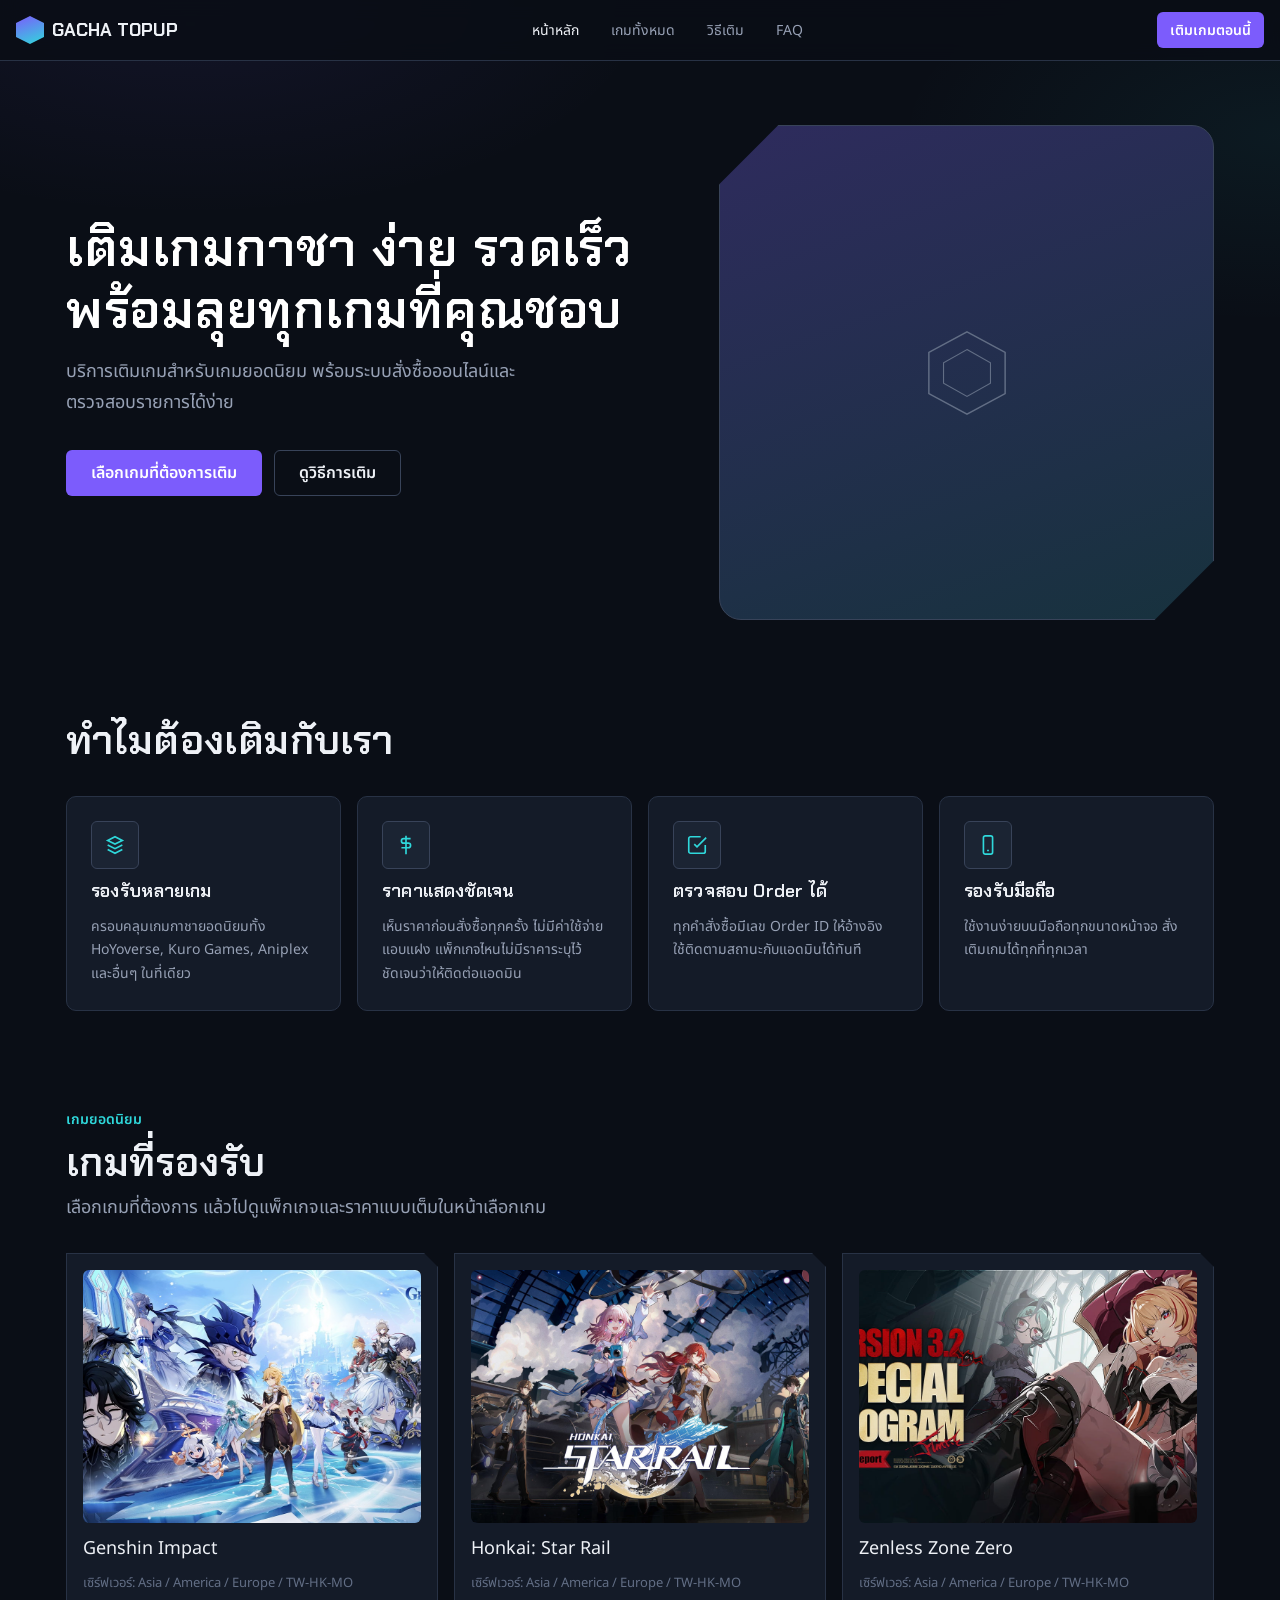
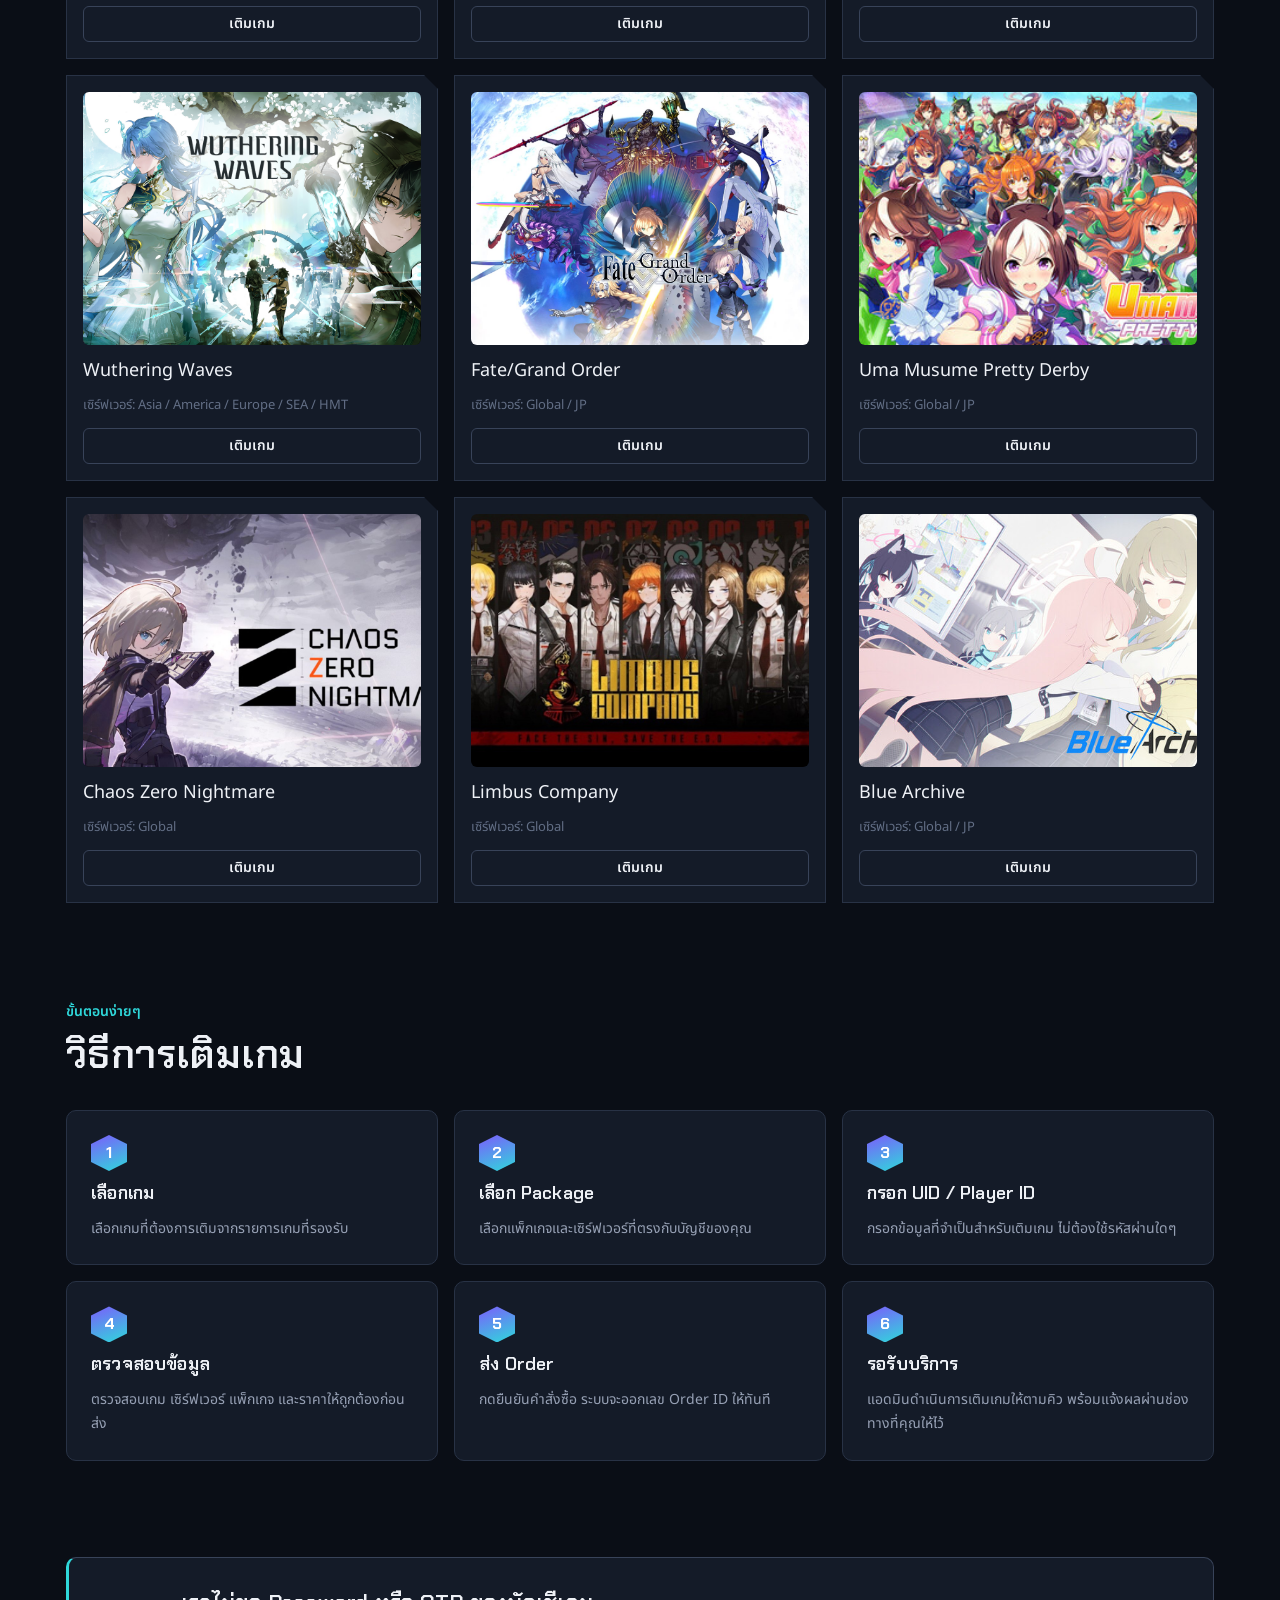
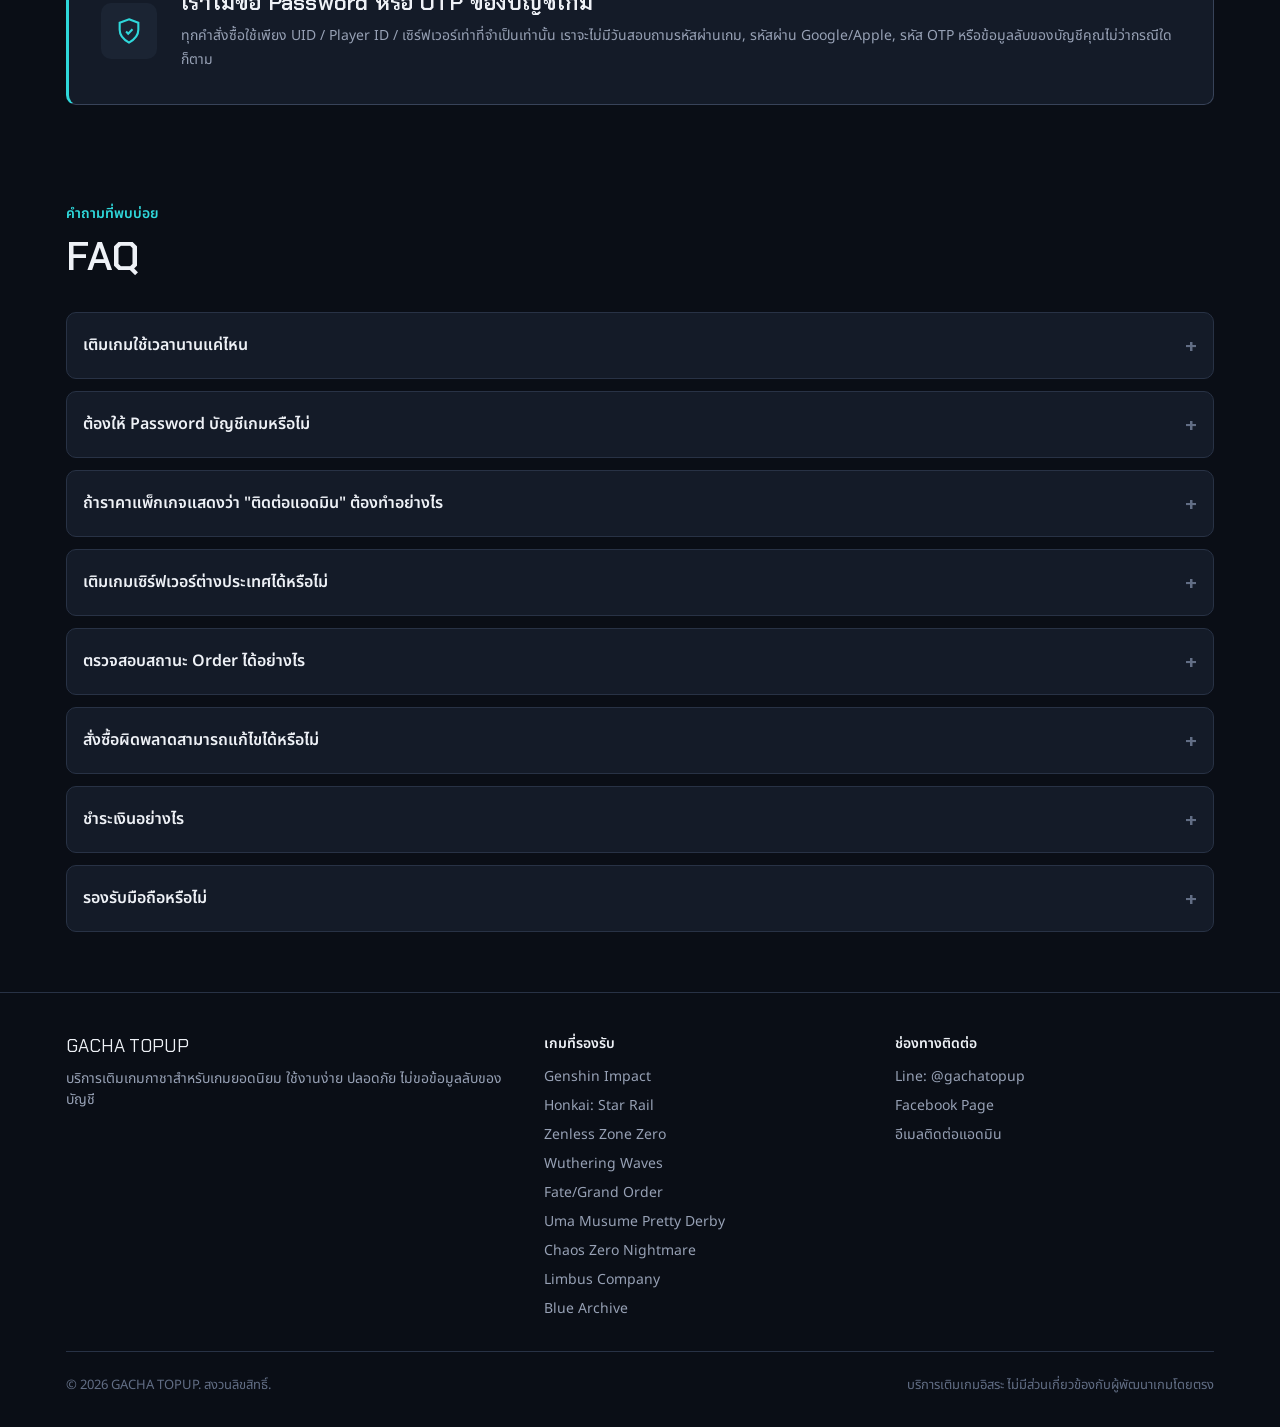
==== commit 15ac41df: "Add files via upload" ====
--- a/index.html
+++ b/index.html
@@ -118,63 +118,63 @@
         <div class="grid grid--3col">
 
           <div class="game-card">
-            <img class="game-card__image" src="images/genshin.jpg" alt="Genshin Impact" loading="lazy">
+            <img class="game-card__image" src="G.jpg" alt="Genshin Impact" loading="lazy">
             <div class="game-card__title">Genshin Impact</div>
             <div class="game-card__meta">เซิร์ฟเวอร์: Asia / America / Europe / TW-HK-MO</div>
             <a href="games.html?game=genshin" class="btn btn-secondary btn-sm">เติมเกม</a>
           </div>
 
           <div class="game-card">
-            <img class="game-card__image" src="images/honkai-star-rail.jpg" alt="Honkai: Star Rail" loading="lazy">
+            <img class="game-card__image" src="H.jpg" alt="Honkai: Star Rail" loading="lazy">
             <div class="game-card__title">Honkai: Star Rail</div>
             <div class="game-card__meta">เซิร์ฟเวอร์: Asia / America / Europe / TW-HK-MO</div>
             <a href="games.html?game=hsr" class="btn btn-secondary btn-sm">เติมเกม</a>
           </div>
 
           <div class="game-card">
-            <img class="game-card__image" src="images/zenless-zone-zero.jpg" alt="Zenless Zone Zero" loading="lazy">
+            <img class="game-card__image" src="Z.jpg" alt="Zenless Zone Zero" loading="lazy">
             <div class="game-card__title">Zenless Zone Zero</div>
             <div class="game-card__meta">เซิร์ฟเวอร์: Asia / America / Europe / TW-HK-MO</div>
             <a href="games.html?game=zzz" class="btn btn-secondary btn-sm">เติมเกม</a>
           </div>
 
           <div class="game-card">
-            <img class="game-card__image" src="images/wuthering-waves.jpg" alt="Wuthering Waves" loading="lazy">
+            <img class="game-card__image" src="W.jpg" alt="Wuthering Waves" loading="lazy">
             <div class="game-card__title">Wuthering Waves</div>
             <div class="game-card__meta">เซิร์ฟเวอร์: Asia / America / Europe / SEA / HMT</div>
             <a href="games.html?game=wuwa" class="btn btn-secondary btn-sm">เติมเกม</a>
           </div>
 
           <div class="game-card">
-            <img class="game-card__image" src="images/fate-go.jpg" alt="Fate/Grand Order" loading="lazy">
+            <img class="game-card__image" src="F.jpg" alt="Fate/Grand Order" loading="lazy">
             <div class="game-card__title">Fate/Grand Order</div>
             <div class="game-card__meta">เซิร์ฟเวอร์: Global / JP</div>
             <a href="games.html?game=fgo" class="btn btn-secondary btn-sm">เติมเกม</a>
           </div>
 
           <div class="game-card">
-            <img class="game-card__image" src="images/uma-musume.jpg" alt="Uma Musume Pretty Derby" loading="lazy">
+            <img class="game-card__image" src="U.jpg" alt="Uma Musume Pretty Derby" loading="lazy">
             <div class="game-card__title">Uma Musume Pretty Derby</div>
             <div class="game-card__meta">เซิร์ฟเวอร์: Global / JP</div>
             <a href="games.html?game=umamusume" class="btn btn-secondary btn-sm">เติมเกม</a>
           </div>
 
           <div class="game-card">
-            <img class="game-card__image" src="images/chaos-zero-nightmare.jpg" alt="Chaos Zero Nightmare" loading="lazy">
+            <img class="game-card__image" src="C.jpg" alt="Chaos Zero Nightmare" loading="lazy">
             <div class="game-card__title">Chaos Zero Nightmare</div>
             <div class="game-card__meta">เซิร์ฟเวอร์: Global</div>
             <a href="games.html?game=chaoszero" class="btn btn-secondary btn-sm">เติมเกม</a>
           </div>
 
           <div class="game-card">
-            <img class="game-card__image" src="images/limbus-company.jpg" alt="Limbus Company" loading="lazy">
+            <img class="game-card__image" src="L.jpg" alt="Limbus Company" loading="lazy">
             <div class="game-card__title">Limbus Company</div>
             <div class="game-card__meta">เซิร์ฟเวอร์: Global</div>
             <a href="games.html?game=limbus" class="btn btn-secondary btn-sm">เติมเกม</a>
           </div>
 
           <div class="game-card">
-            <img class="game-card__image" src="images/blue-archive.jpg" alt="Blue Archive" loading="lazy">
+            <img class="game-card__image" src="B.jpg" alt="Blue Archive" loading="lazy">
             <div class="game-card__title">Blue Archive</div>
             <div class="game-card__meta">เซิร์ฟเวอร์: Global / JP</div>
             <a href="games.html?game=bluearchive" class="btn btn-secondary btn-sm">เติมเกม</a>
